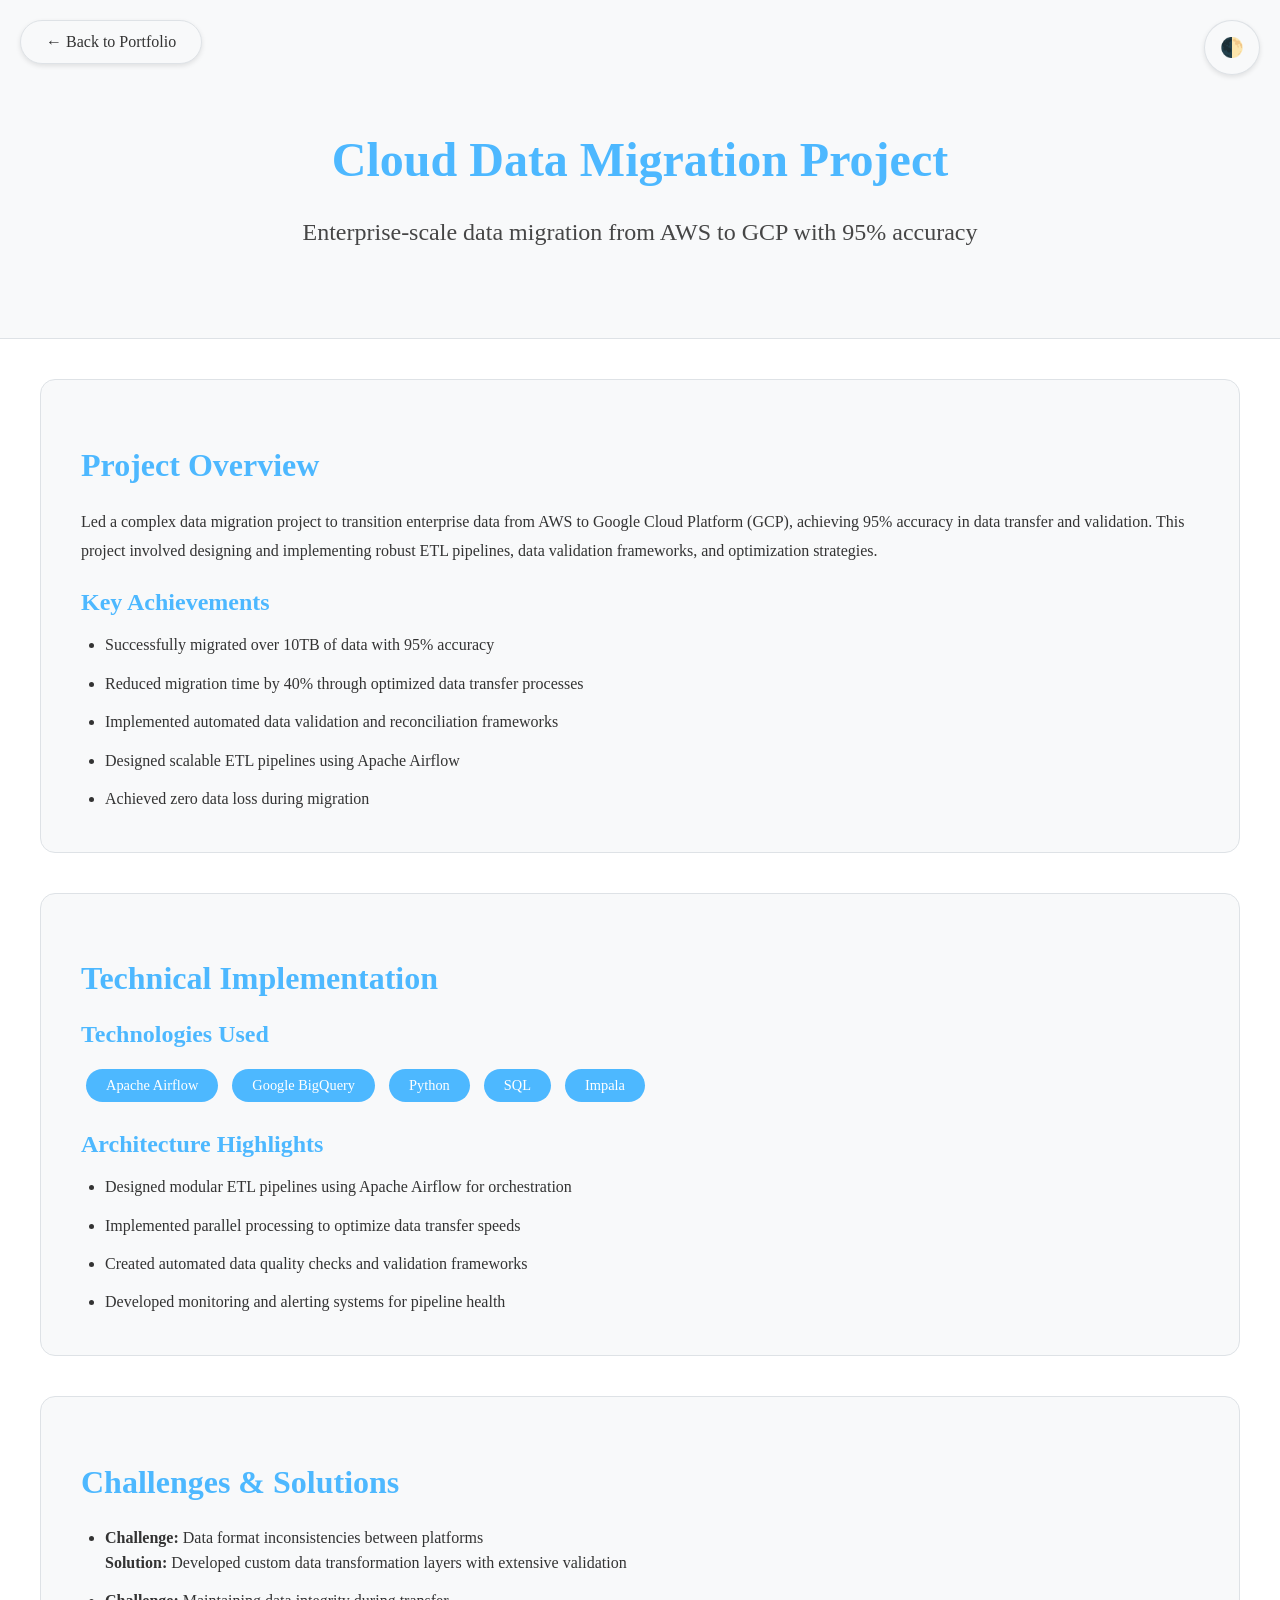
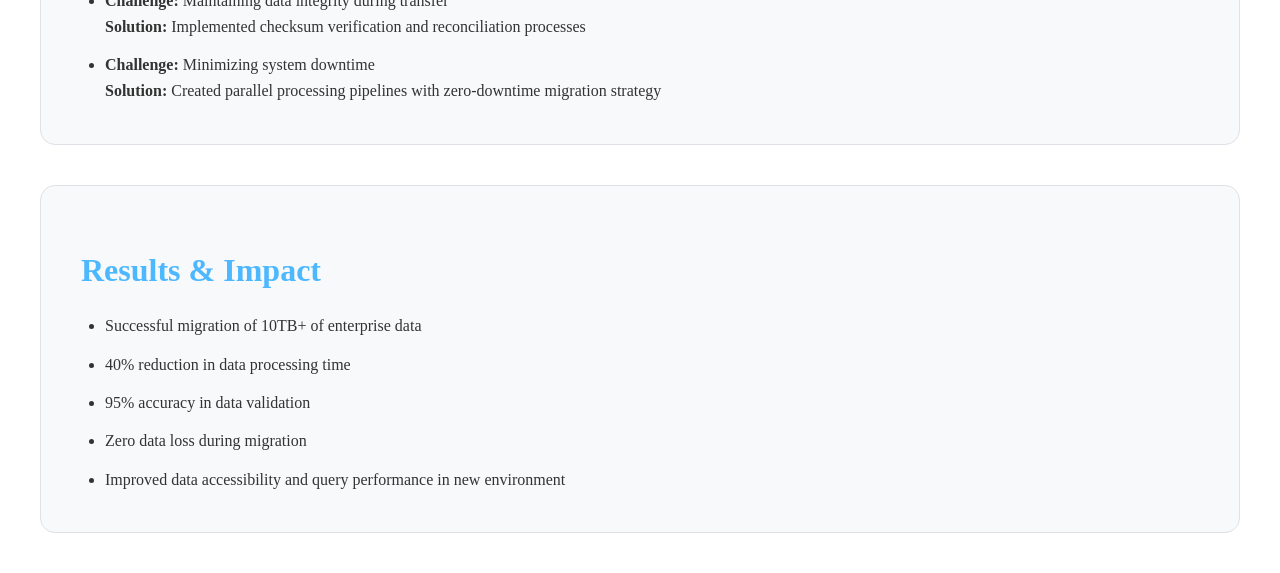
==== projects/cloud-migration.html @ 1d900e4a "project section added" ====
<!DOCTYPE html>
<html lang="en">
<head>
    <meta charset="UTF-8">
    <meta name="viewport" content="width=device-width, initial-scale=1.0">
    <title>Cloud Data Migration Project - Saurav</title>
    <link rel="stylesheet" href="../css/bootstrap.min.css">
    <link rel="stylesheet" href="../css/unicons.css">
    <!-- Project Detail Specific CSS -->
    <style>
        :root {
            --bg-color: #ffffff;
            --text-color: #333333;
            --card-bg: #f8f9fa;
            --border-color: #dee2e6;
            --heading-color: #4DB8FF;
        }

        [data-theme="dark"] {
            --bg-color: #1a1a1a;
            --text-color: #ffffff;
            --card-bg: #2d2d2d;
            --border-color: #404040;
            --heading-color: #4DB8FF;
        }

        body {
            background-color: var(--bg-color);
            color: var(--text-color);
            transition: all 0.3s ease;
            margin: 0;
            padding: 0;
            min-height: 100vh;
        }

        .project-header {
            padding: 100px 0 60px;
            text-align: center;
            background-color: var(--card-bg);
            border-bottom: 1px solid var(--border-color);
            margin-bottom: 40px;
        }

        .project-title {
            color: var(--heading-color);
            margin-bottom: 20px;
            font-size: 3rem;
        }

        .project-content {
            width: 100%;
            max-width: 1200px;
            margin: 0 auto;
            padding: 0 20px;
        }

        .project-section {
            margin-bottom: 40px;
        }

        .project-card {
            background-color: var(--card-bg);
            border-radius: 15px;
            padding: 40px;
            border: 1px solid var(--border-color);
            margin-bottom: 30px;
            transition: transform 0.3s ease, box-shadow 0.3s ease;
        }

        .project-card:hover {
            transform: translateY(-5px);
            box-shadow: 0 10px 20px rgba(0,0,0,0.1);
        }

        .tech-badge {
            background-color: #4DB8FF;
            color: white;
            padding: 8px 20px;
            border-radius: 25px;
            margin: 5px;
            display: inline-block;
            font-size: 0.9rem;
            transition: all 0.3s ease;
        }

        .tech-badge:hover {
            transform: scale(1.05);
            box-shadow: 0 5px 15px rgba(77,184,255,0.3);
        }

        .project-image {
            width: 100%;
            max-height: 400px;
            object-fit: cover;
            border-radius: 15px;
            margin: 20px 0;
        }

        .theme-switch {
            position: fixed;
            top: 20px;
            right: 20px;
            z-index: 1000;
            background-color: var(--card-bg);
            border: 1px solid var(--border-color);
            padding: 15px;
            border-radius: 50%;
            cursor: pointer;
            box-shadow: 0 2px 5px rgba(0,0,0,0.1);
            font-size: 1.2rem;
            transition: all 0.3s ease;
        }

        .theme-switch:hover {
            transform: rotate(180deg);
        }

        .back-button {
            position: fixed;
            top: 20px;
            left: 20px;
            z-index: 1000;
            background-color: var(--card-bg);
            border: 1px solid var(--border-color);
            padding: 12px 25px;
            border-radius: 25px;
            color: var(--text-color);
            text-decoration: none;
            box-shadow: 0 2px 5px rgba(0,0,0,0.1);
            transition: all 0.3s ease;
            font-weight: 500;
        }

        .back-button:hover {
            background-color: var(--heading-color);
            color: white;
            text-decoration: none;
            transform: translateX(-5px);
        }

        h2 {
            color: var(--heading-color);
            margin-bottom: 1.5rem;
            font-size: 2rem;
        }

        h3 {
            color: var(--heading-color);
            margin: 1.5rem 0 1rem;
            font-size: 1.5rem;
        }

        ul {
            padding-left: 1.5rem;
            margin-bottom: 0;
        }

        li {
            margin-bottom: 0.8rem;
            line-height: 1.6;
        }

        li:last-child {
            margin-bottom: 0;
        }

        .lead {
            font-size: 1.5rem;
            opacity: 0.9;
        }

        p {
            line-height: 1.8;
            margin-bottom: 1.5rem;
        }

        @media (max-width: 768px) {
            .project-title {
                font-size: 2rem;
            }

            .lead {
                font-size: 1.2rem;
            }

            .project-card {
                padding: 25px;
            }
        }
    </style>
</head>
<body>
    <a href="../index.html" class="back-button">← Back to Portfolio</a>
    <button class="theme-switch" onclick="toggleTheme()">🌓</button>

    <div class="project-header">
        <div class="container">
            <h1 class="project-title">Cloud Data Migration Project</h1>
            <p class="lead">Enterprise-scale data migration from AWS to GCP with 95% accuracy</p>
        </div>
    </div>

    <div class="project-content">
        <div class="project-section">
            <div class="project-card">
                <h2>Project Overview</h2>
                <p>Led a complex data migration project to transition enterprise data from AWS to Google Cloud Platform (GCP), achieving 95% accuracy in data transfer and validation. This project involved designing and implementing robust ETL pipelines, data validation frameworks, and optimization strategies.</p>
                
                <h3>Key Achievements</h3>
                <ul>
                    <li>Successfully migrated over 10TB of data with 95% accuracy</li>
                    <li>Reduced migration time by 40% through optimized data transfer processes</li>
                    <li>Implemented automated data validation and reconciliation frameworks</li>
                    <li>Designed scalable ETL pipelines using Apache Airflow</li>
                    <li>Achieved zero data loss during migration</li>
                </ul>
            </div>
        </div>

        <div class="project-section">
            <div class="project-card">
                <h2>Technical Implementation</h2>
                <h3>Technologies Used</h3>
                <div class="tech-stack">
                    <span class="tech-badge">Apache Airflow</span>
                    <span class="tech-badge">Google BigQuery</span>
                    <span class="tech-badge">Python</span>
                    <span class="tech-badge">SQL</span>
                    <span class="tech-badge">Impala</span>
                </div>
                
                <h3 class="mt-4">Architecture Highlights</h3>
                <ul>
                    <li>Designed modular ETL pipelines using Apache Airflow for orchestration</li>
                    <li>Implemented parallel processing to optimize data transfer speeds</li>
                    <li>Created automated data quality checks and validation frameworks</li>
                    <li>Developed monitoring and alerting systems for pipeline health</li>
                </ul>
            </div>
        </div>

        <div class="project-section">
            <div class="project-card">
                <h2>Challenges & Solutions</h2>
                <ul>
                    <li><strong>Challenge:</strong> Data format inconsistencies between platforms
                        <br><strong>Solution:</strong> Developed custom data transformation layers with extensive validation
                    </li>
                    <li><strong>Challenge:</strong> Maintaining data integrity during transfer
                        <br><strong>Solution:</strong> Implemented checksum verification and reconciliation processes
                    </li>
                    <li><strong>Challenge:</strong> Minimizing system downtime
                        <br><strong>Solution:</strong> Created parallel processing pipelines with zero-downtime migration strategy
                    </li>
                </ul>
            </div>
        </div>

        <div class="project-section">
            <div class="project-card">
                <h2>Results & Impact</h2>
                <ul>
                    <li>Successful migration of 10TB+ of enterprise data</li>
                    <li>40% reduction in data processing time</li>
                    <li>95% accuracy in data validation</li>
                    <li>Zero data loss during migration</li>
                    <li>Improved data accessibility and query performance in new environment</li>
                </ul>
            </div>
        </div>
    </div>

    <script>
        // Theme toggle functionality
        function toggleTheme() {
            const body = document.body;
            if (body.getAttribute('data-theme') === 'dark') {
                body.removeAttribute('data-theme');
                localStorage.setItem('theme', 'light');
            } else {
                body.setAttribute('data-theme', 'dark');
                localStorage.setItem('theme', 'dark');
            }
        }

        // Set initial theme based on localStorage or system preference
        document.addEventListener('DOMContentLoaded', () => {
            const savedTheme = localStorage.getItem('theme');
            if (savedTheme) {
                if (savedTheme === 'dark') {
                    document.body.setAttribute('data-theme', 'dark');
                }
            } else if (window.matchMedia && window.matchMedia('(prefers-color-scheme: dark)').matches) {
                document.body.setAttribute('data-theme', 'dark');
            }
        });
    </script>
</body>
</html>
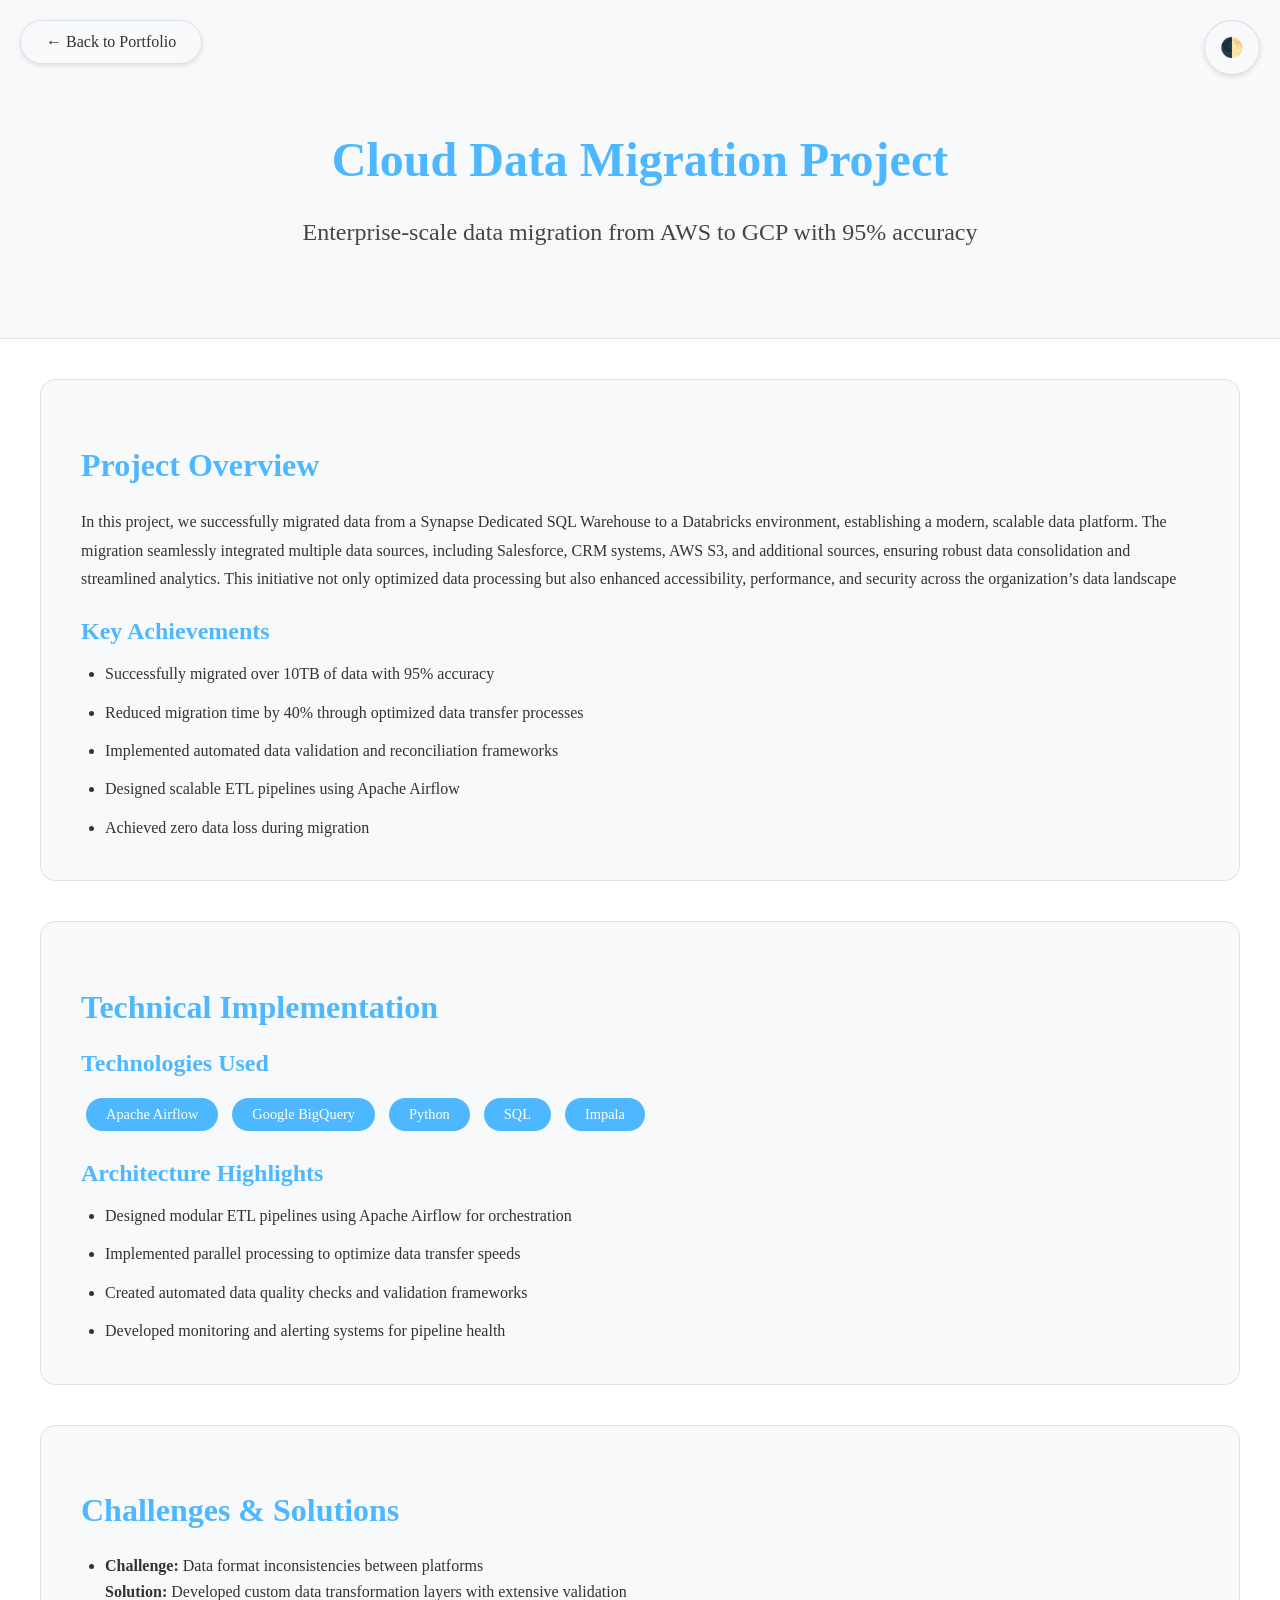
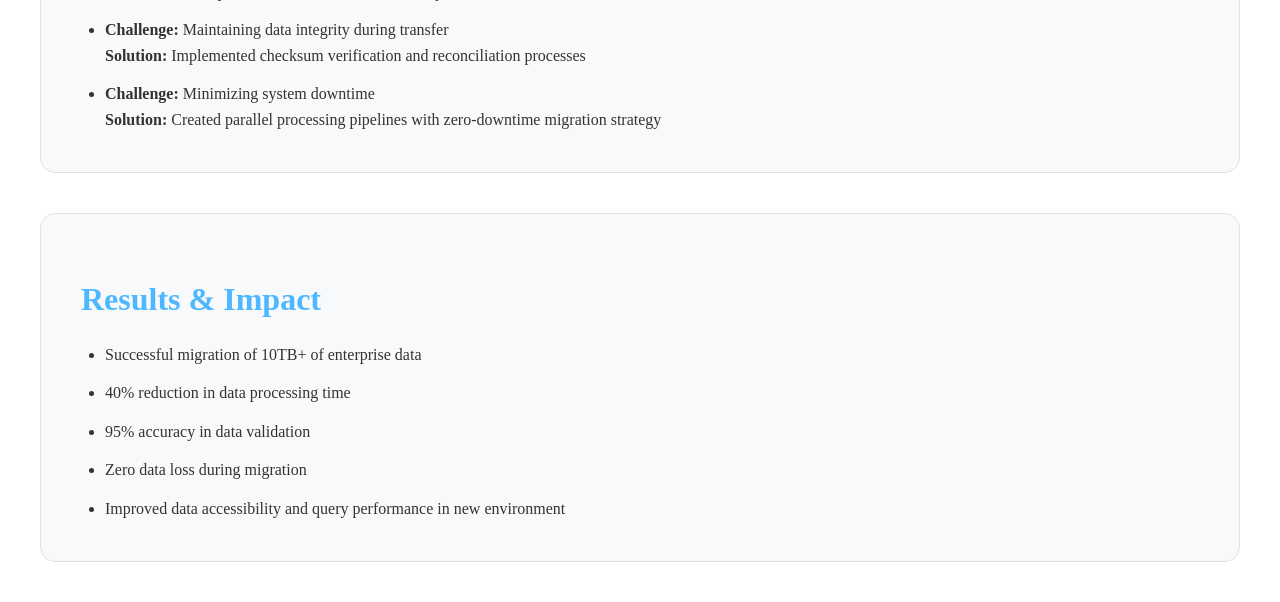
==== commit ebd1c017: "progress bar added" ====
--- a/projects/cloud-migration.html
+++ b/projects/cloud-migration.html
@@ -204,7 +204,7 @@
         <div class="project-section">
             <div class="project-card">
                 <h2>Project Overview</h2>
-                <p>Led a complex data migration project to transition enterprise data from AWS to Google Cloud Platform (GCP), achieving 95% accuracy in data transfer and validation. This project involved designing and implementing robust ETL pipelines, data validation frameworks, and optimization strategies.</p>
+                <p>In this project, we successfully migrated data from a Synapse Dedicated SQL Warehouse to a Databricks environment, establishing a modern, scalable data platform. The migration seamlessly integrated multiple data sources, including Salesforce, CRM systems, AWS S3, and additional sources, ensuring robust data consolidation and streamlined analytics. This initiative not only optimized data processing but also enhanced accessibility, performance, and security across the organization’s data landscape</p>
                 
                 <h3>Key Achievements</h3>
                 <ul>
